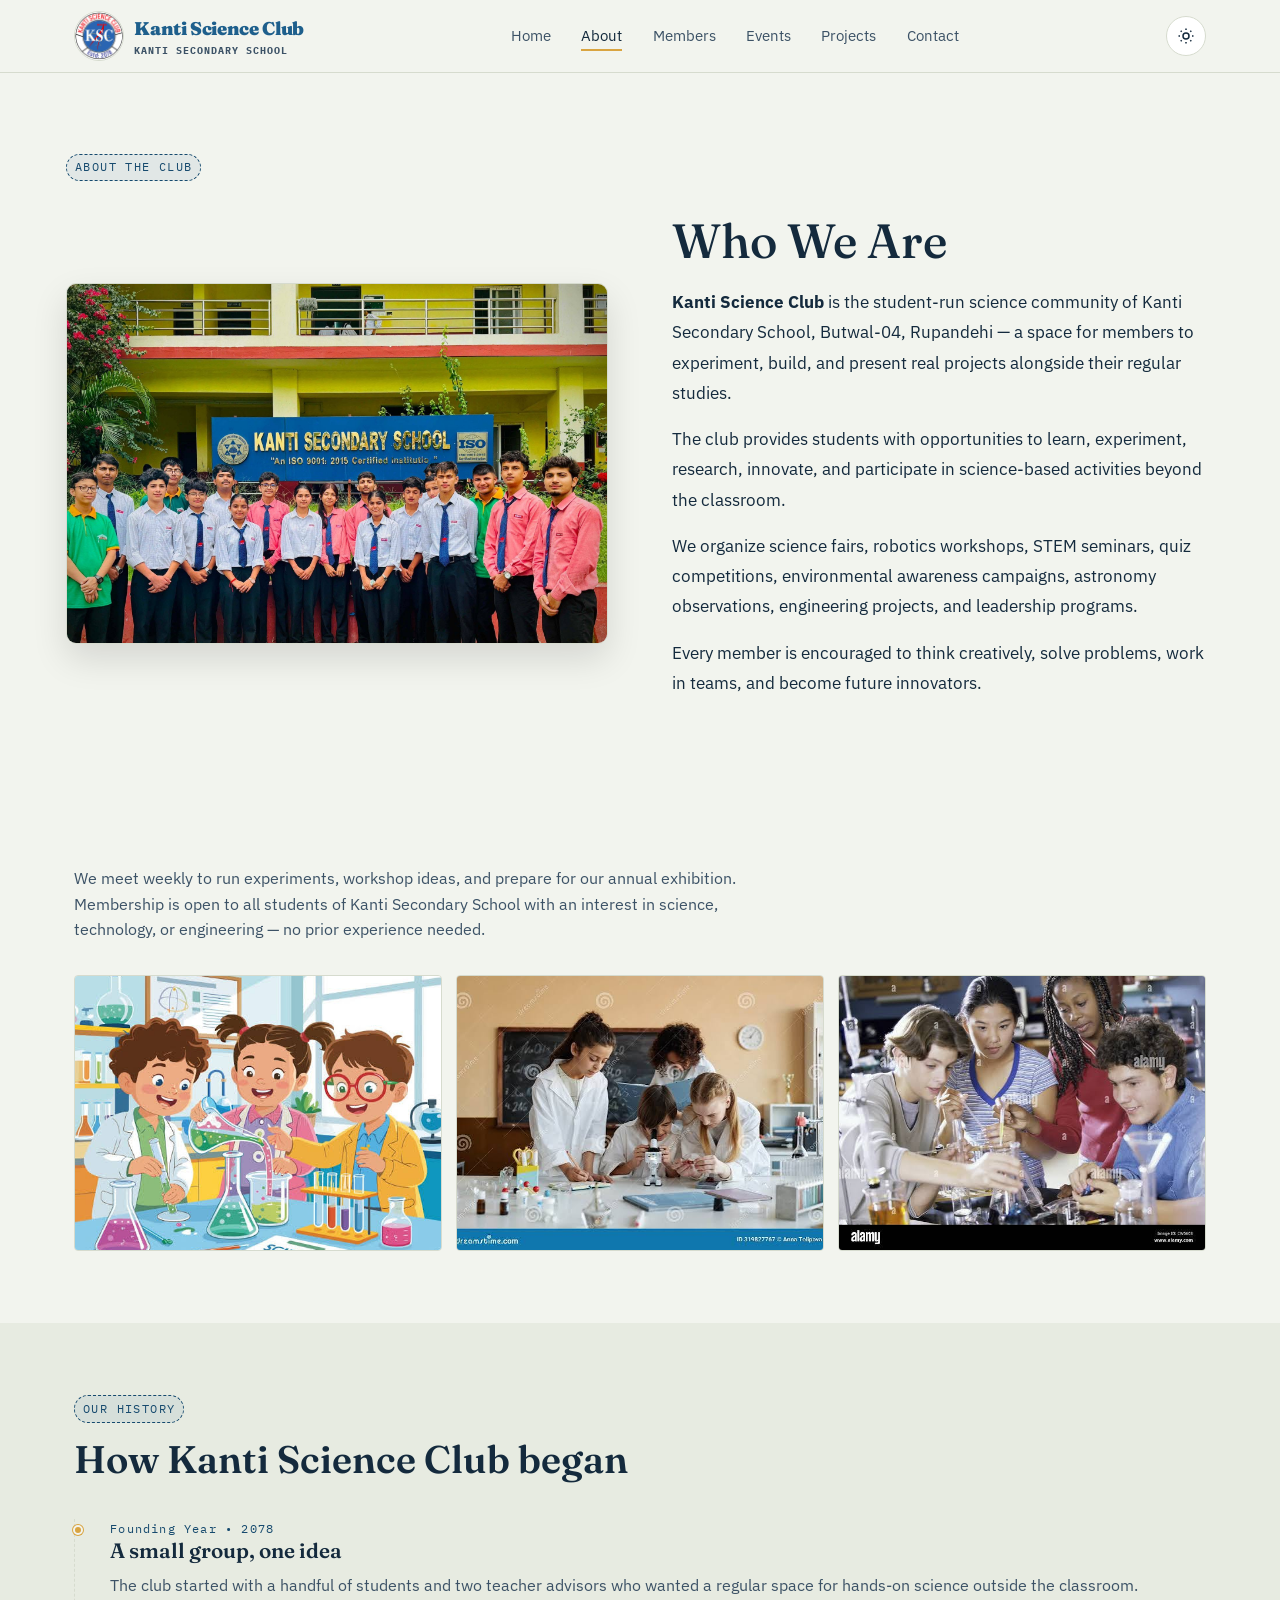
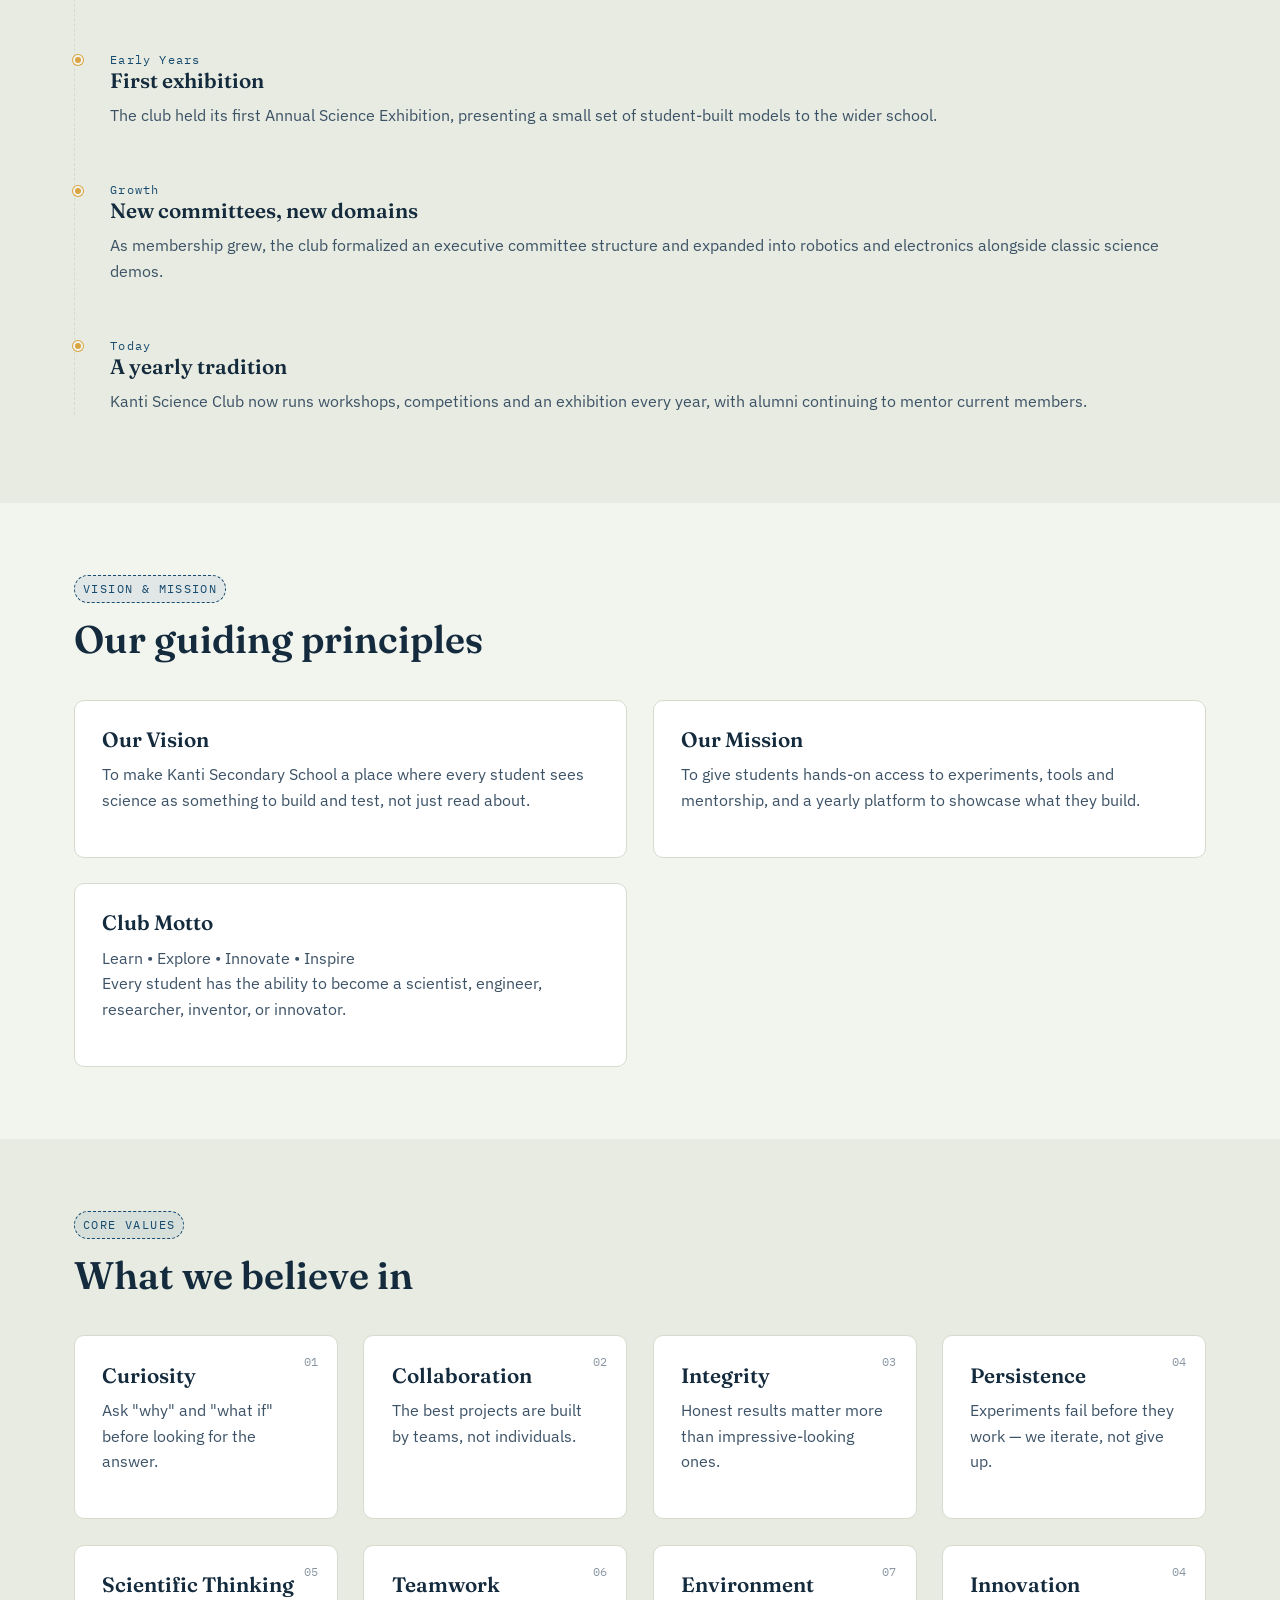
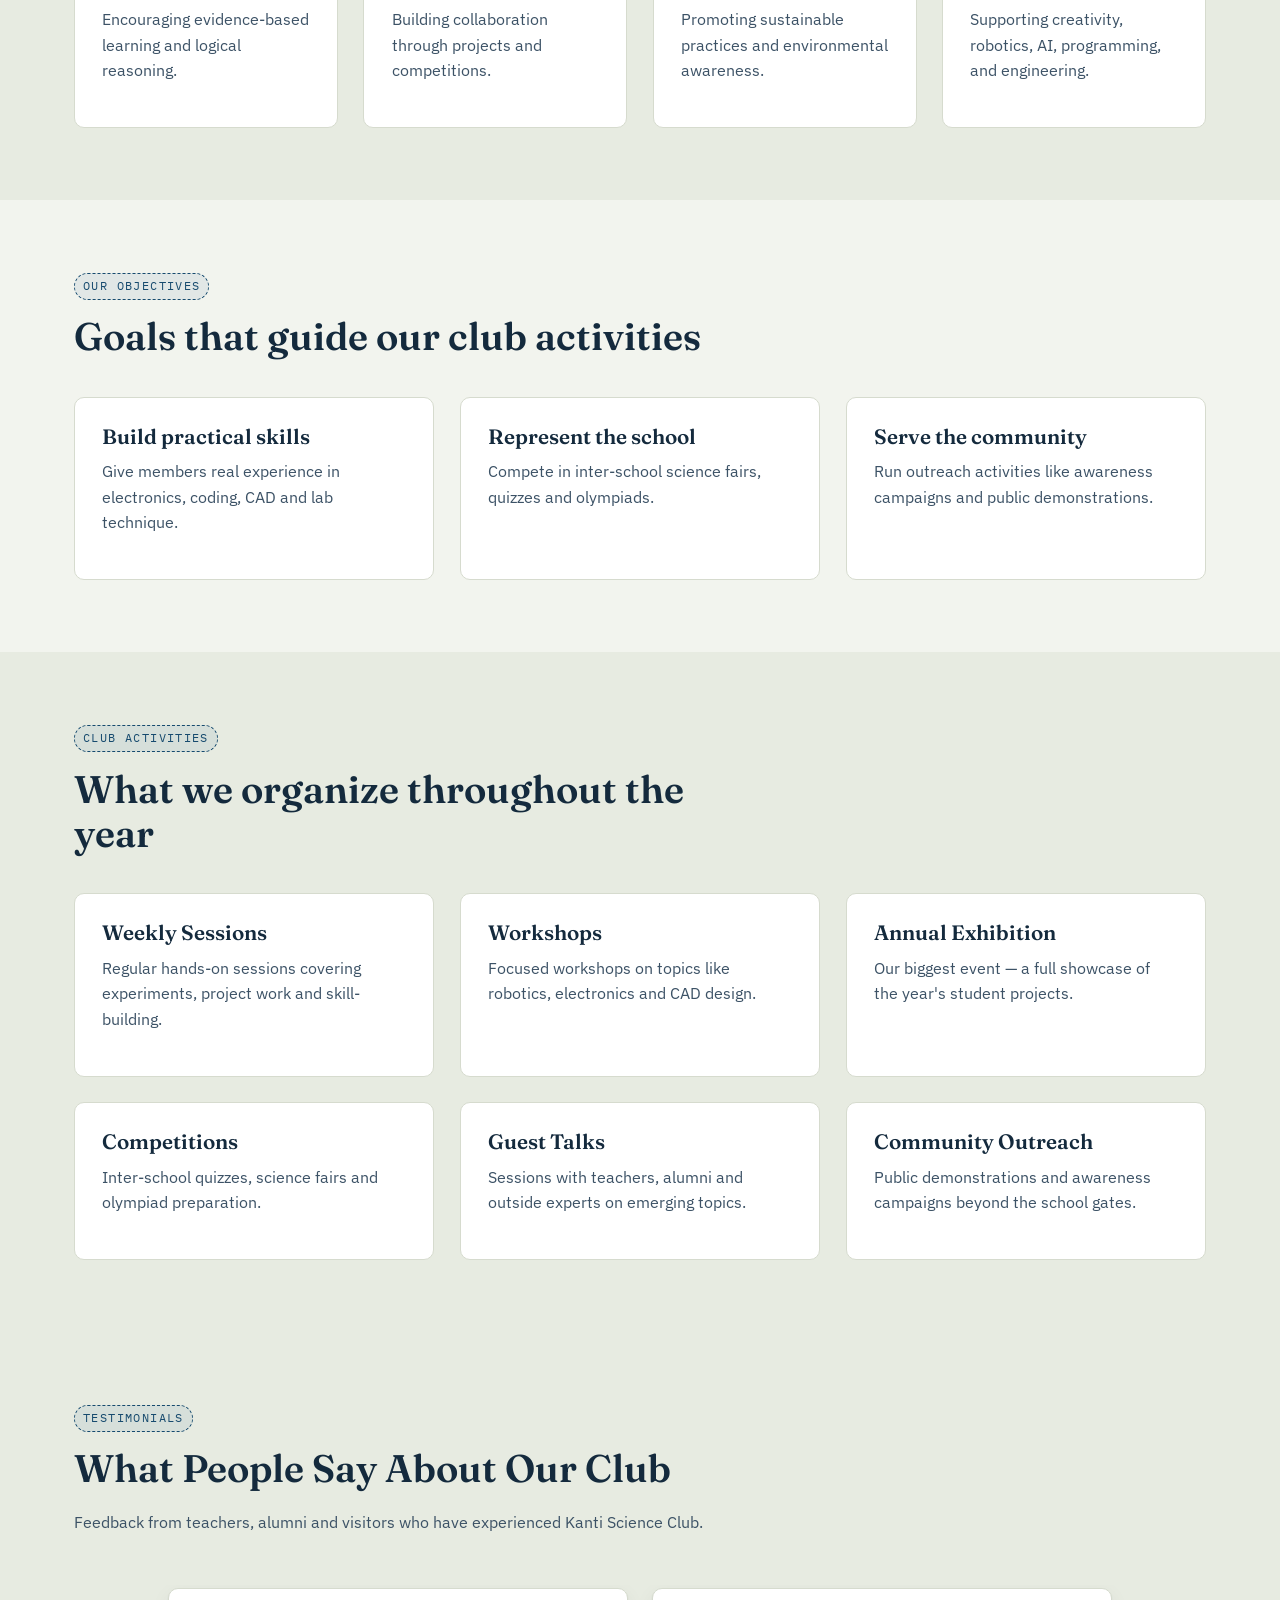
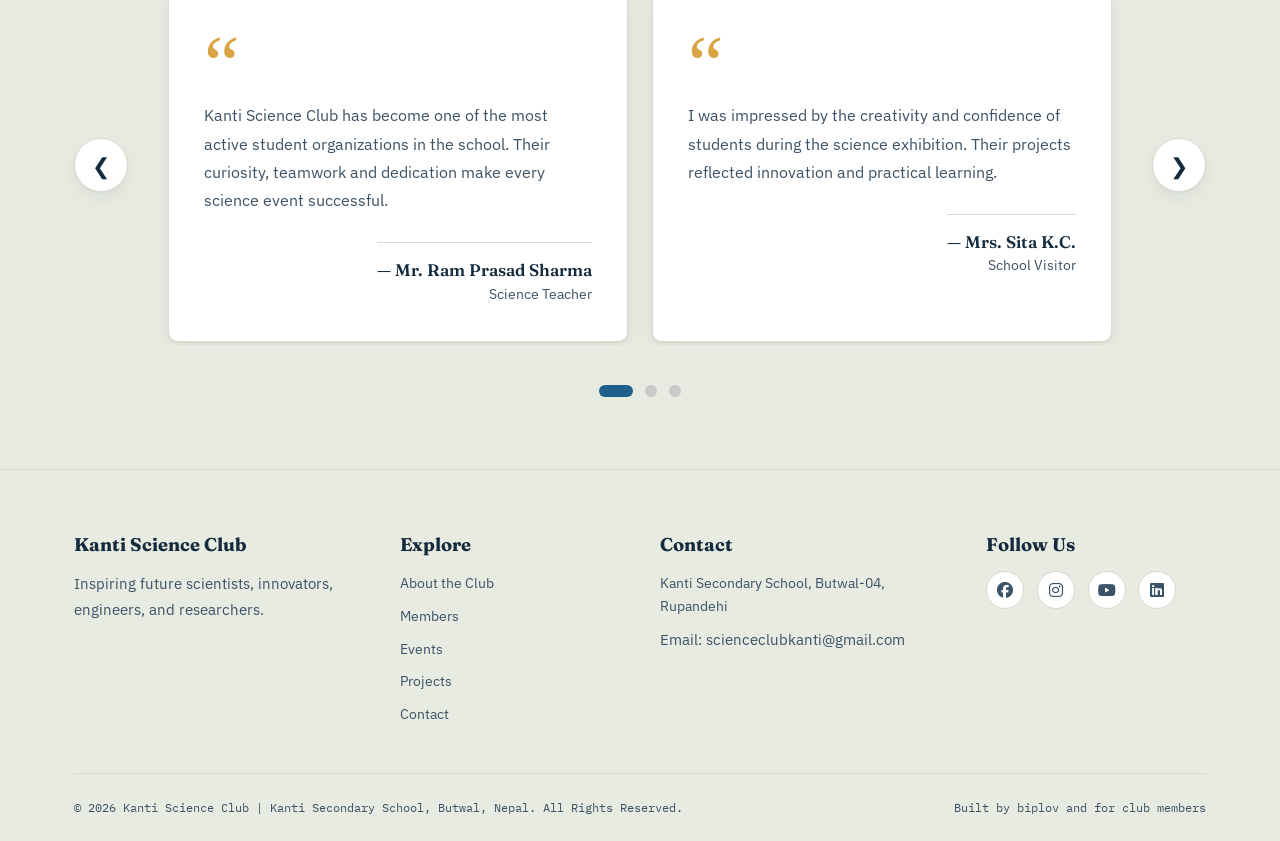
==== about/index.html @ 31d39fbc "#4: restructure pages into folders for clean URLs" ====
<!DOCTYPE html>
<html lang="en">
<head>
<meta charset="UTF-8">
<meta name="viewport" content="width=device-width, initial-scale=1.0">
<title>About — Kanti Science Club</title>
<meta name="description" content="Our history, vision, mission, core values, objectives and activities at Kanti Science Club, Kanti Secondary School.">
<link rel="preconnect" href="https://fonts.googleapis.com">
<link rel="preconnect" href="https://fonts.gstatic.com" crossorigin>
<link href="https://fonts.googleapis.com/css2?family=Fraunces:opsz,wght@9..144,400..600&family=IBM+Plex+Sans:wght@400;500;600;700&family=IBM+Plex+Mono:wght@400;500&display=swap" rel="stylesheet">
<link rel="stylesheet" href="../assets/css/style.css">
<link rel="stylesheet" href="https://cdnjs.cloudflare.com/ajax/libs/font-awesome/6.5.0/css/all.min.css">
<link rel="icon" href="../assets/images/logo.png">
</head>
<body>

<header class="site-header" id="siteHeader">
  <nav class="nav">
    <a href="../" class="brand">
      <img src="../assets/images/logo.png" alt="Kanti Science Club logo" class="brand-mark">
      <span>Kanti Science Club<small>Kanti Secondary School</small></span>
    </a>
      <ul class="nav-links">
        <li><a href="../">Home</a></li>
        <li><a href="./" aria-current="page">About</a></li>
        <li><a href="../members/">Members</a></li>
        <li><a href="../events/">Events</a></li>
        <li><a href="../projects/">Projects</a></li>
        <li><a href="../contact/">Contact</a></li>
      </ul>
    <div class="nav-actions">
      <button class="theme-toggle" id="themeToggle" aria-label="Toggle dark mode">
        <svg class="icon-sun" viewBox="0 0 24 24" fill="none" stroke="currentColor" stroke-width="2"><circle cx="12" cy="12" r="4"/><path d="M12 2v2M12 20v2M4.9 4.9l1.4 1.4M17.7 17.7l1.4 1.4M2 12h2M20 12h2M4.9 19.1l1.4-1.4M17.7 6.3l1.4-1.4"/></svg>
        <svg class="icon-moon" viewBox="0 0 24 24" fill="none" stroke="currentColor" stroke-width="2"><path d="M21 12.8A9 9 0 1111.2 3a7 7 0 009.8 9.8z"/></svg>
      </button>
      <!-- <a href="contact.html" class="btn btn-outline btn-sm">Join the Club</a> -->
    </div>
    <button class="nav-toggle" id="navToggle" aria-label="Open menu" aria-expanded="false">
      <span></span><span></span><span></span>
    </button>
  </nav>
</header>

<main>

  <!-- <div class="page-header container">
    <span class="tag">About the club</span>
    <h1>Who We Are</h1>
    <p class="lead">
      </p>Kanti Science Club is the student-run science community of Kanti Secondary School, Butwal-04, Rupandehi — a space for members to experiment, build, and present real projects alongside their regular studies.</p>

      <p>The club provides students with opportunities to learn, experiment, research, innovate, and participate in science-based activities beyond the classroom.</p>

      <p>We organize science fairs, robotics workshops, STEM seminars, quiz competitions, environmental awareness campaigns, astronomy observations, engineering projects, and leadership programs.</p>

      <p>Every member is encouraged to think creatively, solve problems, work in teams, and become future innovators.</p>
    </p>
  </div> -->
  <div class="about-intro container">
  <span class="tag">About the club</span>

  <div class="about-hero">
    <div class="about-hero-media">
      <img src="../assets/images/members/members.jpg" alt="Kanti Science Club members outside Kanti Secondary School">
    </div>
    <div class="about-hero-copy">
      <h1>Who We Are</h1>
      <p><strong>Kanti Science Club</strong> is the student-run science community of Kanti Secondary School, Butwal-04, Rupandehi — a space for members to experiment, build, and present real projects alongside their regular studies.</p>
      <p>The club provides students with opportunities to learn, experiment, research, innovate, and participate in science-based activities beyond the classroom.</p>
      <p>We organize science fairs, robotics workshops, STEM seminars, quiz competitions, environmental awareness campaigns, astronomy observations, engineering projects, and leadership programs.</p>
      <p>Every member is encouraged to think creatively, solve problems, work in teams, and become future innovators.</p>
    </div>
  </div>
</div>



  <section>
    <div class="container">
      <p style="max-width:70ch">We meet weekly to run experiments, workshop ideas, and prepare for our annual exhibition. Membership is open to all students of Kanti Secondary School with an interest in science, technology, or engineering — no prior experience needed.</p>
      <div class="about-media">
        <img src="../assets/images/gallery/about-1.png" alt="Club members working on a project" onerror="kscImgFallback(this,'Club Activity')">
        <img src="../assets/images/gallery/about-2.png" alt="Club members at the annual exhibition" onerror="kscImgFallback(this,'Exhibition')">
        <img src="../assets/images/gallery/about-3.png" alt="Club workshop session" onerror="kscImgFallback(this,'Workshop')">
      </div>
    </div>
  </section>

  <!-- HISTORY -->
  <section class="section-alt">
    <div class="container">
      <div class="section-head">
        <span class="tag">Our History</span>
        <h2>How Kanti Science Club began</h2>
      </div>
      <div class="timeline">
        <div class="timeline-item">
          <div class="yr">Founding Year • 2078</div>
          <h3>A small group, one idea</h3>
          <p>The club started with a handful of students and two teacher advisors who wanted a regular space for hands-on science outside the classroom.</p>
        </div>
        <div class="timeline-item">
          <div class="yr">Early Years</div>
          <h3>First exhibition</h3>
          <p>The club held its first Annual Science Exhibition, presenting a small set of student-built models to the wider school.</p>
        </div>
        <div class="timeline-item">
          <div class="yr">Growth</div>
          <h3>New committees, new domains</h3>
          <p>As membership grew, the club formalized an executive committee structure and expanded into robotics and electronics alongside classic science demos.</p>
        </div>
        <div class="timeline-item">
          <div class="yr">Today</div>
          <h3>A yearly tradition</h3>
          <p>Kanti Science Club now runs workshops, competitions and an exhibition every year, with alumni continuing to mentor current members.</p>
        </div>
      </div>
      <!-- <p style="margin-top:1.5rem; font-size:.85rem; color:var(--ink-soft)">Replace the placeholder milestones above with your club's real founding story and dates.</p> -->
    </div>
  </section>

  <!-- VISION & MISSION -->
  <section>
    <div class="container">
      <div class="section-head">
        <span class="tag">Vision &amp; Mission</span>
        <h2>Our guiding principles</h2>
      </div>
      <div class="grid grid-2">
        <div class="card">
          <h3>Our Vision</h3>
          <p>To make Kanti Secondary School a place where every student sees science as something to build and test, not just read about.</p>
        </div>
        <div class="card">
          <h3>Our Mission</h3>
          <p>To give students hands-on access to experiments, tools and mentorship, and a yearly platform to showcase what they build.</p>
        </div>
        <div class="card">
          <h3>Club Motto</h3>
          <p>Learn • Explore • Innovate • Inspire <br>Every student has the ability to become a scientist, engineer, researcher, inventor, or innovator.</p>
        </div>
      </div>
    </div>
  </section>

  <!-- CORE VALUES -->
  <section class="section-alt">
    <div class="container">
      <div class="section-head">
        <span class="tag">Core Values</span>
        <h2>What we believe in</h2>
      </div>
      <div class="grid grid-4 values-grid">
        <div class="card" data-index="01"><h3>Curiosity</h3><p>Ask "why" and "what if" before looking for the answer.</p></div>
        <div class="card" data-index="02"><h3>Collaboration</h3><p>The best projects are built by teams, not individuals.</p></div>
        <div class="card" data-index="03"><h3>Integrity</h3><p>Honest results matter more than impressive-looking ones.</p></div>
        <div class="card" data-index="04"><h3>Persistence</h3><p>Experiments fail before they work — we iterate, not give up.</p></div>
        <div class="card" data-index="05"><h3>Scientific Thinking</h3><p>Encouraging evidence-based learning and logical reasoning.</p></div>
        <div class="card" data-index="06"><h3>Teamwork</h3><p>Building collaboration through projects and competitions.</p></div>
        <div class="card" data-index="07"><h3>Environment</h3><p>Promoting sustainable practices and environmental awareness.</p></div>
        <div class="card" data-index="04"><h3>Innovation</h3><p>Supporting creativity, robotics, AI, programming, and engineering.</p></div>
      </div>
    </div>
  </section>

  <!-- OBJECTIVES -->
  <section>
    <div class="container">
      <div class="section-head">
        <span class="tag">Our Objectives</span>
        <h2>Goals that guide our club activities</h2>
      </div>
      <div class="grid grid-3">
        <div class="card"><h3>Build practical skills</h3><p>Give members real experience in electronics, coding, CAD and lab technique.</p></div>
        <div class="card"><h3>Represent the school</h3><p>Compete in inter-school science fairs, quizzes and olympiads.</p></div>
        <div class="card"><h3>Serve the community</h3><p>Run outreach activities like awareness campaigns and public demonstrations.</p></div>
      </div>
    </div>
  </section>

  <!-- CLUB ACTIVITIES -->
  <section class="section-alt">
    <div class="container">
      <div class="section-head">
        <span class="tag">Club Activities</span>
        <h2>What we organize throughout the year</h2>
      </div>
      <div class="grid grid-3">
        <div class="card"><h3>Weekly Sessions</h3><p>Regular hands-on sessions covering experiments, project work and skill-building.</p></div>
        <div class="card"><h3>Workshops</h3><p>Focused workshops on topics like robotics, electronics and CAD design.</p></div>
        <div class="card"><h3>Annual Exhibition</h3><p>Our biggest event — a full showcase of the year's student projects.</p></div>
        <div class="card"><h3>Competitions</h3><p>Inter-school quizzes, science fairs and olympiad preparation.</p></div>
        <div class="card"><h3>Guest Talks</h3><p>Sessions with teachers, alumni and outside experts on emerging topics.</p></div>
        <div class="card"><h3>Community Outreach</h3><p>Public demonstrations and awareness campaigns beyond the school gates.</p></div>
      </div>
    </div>
  </section>



<!-- ===================== TESTIMONIALS ===================== -->

<section class="testimonials-section">

    <div class="container">

        <div class="section-head">
            <span class="tag">Testimonials</span>
            <h2>What People Say About Our Club</h2>
            <p>
                Feedback from teachers, alumni and visitors who have experienced
                Kanti Science Club.
            </p>
        </div>

        <div class="testimonial-wrapper">

            <!-- Left Arrow -->
            <button class="testimonial-btn prev" id="prevTestimonial">
                &#10094;
            </button>

            <div class="testimonial-container">
            <!-- Slider -->
            <div class="testimonial-slider" id="testimonialSlider">

                <!-- ============ Slide 1 ============ -->

                <div class="testimonial-slide">

                    <div class="testimonial-card">

                        <div class="quote">“</div>

                        <p>
                            Kanti Science Club has become one of the most active
                            student organizations in the school. Their curiosity,
                            teamwork and dedication make every science event
                            successful.
                        </p>

                        <div class="testimonial-person">
                            <h4>— Mr. Ram Prasad Sharma</h4>
                            <span>Science Teacher</span>
                        </div>

                    </div>

                    <div class="testimonial-card">

                        <div class="quote">“</div>

                        <p>
                            I was impressed by the creativity and confidence of
                            students during the science exhibition. Their projects
                            reflected innovation and practical learning.
                        </p>

                        <div class="testimonial-person">
                            <h4>— Mrs. Sita K.C.</h4>
                            <span>School Visitor</span>
                        </div>

                    </div>

                </div>

                <!-- ============ Slide 2 ============ -->

                <div class="testimonial-slide">

                    <div class="testimonial-card">

                        <div class="quote">“</div>

                        <p>
                            This club gave me confidence to speak publicly,
                            participate in competitions and build science
                            projects with my friends.
                        </p>

                        <div class="testimonial-person">
                            <h4>— Aashish Thapa</h4>
                            <span>Club Alumnus</span>
                        </div>

                    </div>

                    <div class="testimonial-card">

                        <div class="quote">“</div>

                        <p>
                            Every workshop organized by the club motivates
                            students to explore robotics, engineering and
                            scientific thinking beyond textbooks.
                        </p>

                        <div class="testimonial-person">
                            <h4>— Mr. Hari Gautam</h4>
                            <span>Teacher Advisor</span>
                        </div>

                    </div>

                </div>

                <!-- ============ Slide 3 ============ -->

                <div class="testimonial-slide">

                    <div class="testimonial-card">

                        <div class="quote">“</div>

                        <p>
                            I learned teamwork, leadership and problem-solving
                            skills through this club. It truly helped shape my
                            academic journey.
                        </p>

                        <div class="testimonial-person">
                            <h4>— Priyanshu Nepal</h4>
                            <span>Former Member</span>
                        </div>

                    </div>

                    <div class="testimonial-card">

                        <div class="quote">“</div>

                        <p>
                            Kanti Science Club creates an inspiring environment
                            where every student is encouraged to experiment,
                            innovate and never stop asking questions.
                        </p>

                        <div class="testimonial-person">
                            <h4>— Mrs. Anju Bhandari</h4>
                            <span>Parent</span>
                        </div>

                    </div>

                </div>

            </div>
             </div>

            <!-- Right Arrow -->

            <button class="testimonial-btn next" id="nextTestimonial">
                &#10095;
            </button>

        </div>

        <!-- Dots -->

        <div class="testimonial-dots">

            <span class="dot active"></span>
            <span class="dot"></span>
            <span class="dot"></span>

        </div>

    </div>

</section>

</main>

<footer class="site-footer">
  <div class="container">
    <div class="footer-grid">
      <div>
        <h4>Kanti Science Club</h4>
        <p>Inspiring future scientists, innovators, engineers, and researchers.</p>
      </div>
      <div>
        <h4>Explore</h4>
        <ul>
          <li><a href="./">About the Club</a></li>
          <li><a href="../members/">Members</a></li>
          <li><a href="../events/">Events</a></li>
          <li><a href="../projects/">Projects</a></li>
          <li><a href="../contact/">Contact</a></li>
        </ul>
      </div>
      <div>
        <h4>Contact</h4>
        <ul>
          <li>Kanti Secondary School, Butwal-04, Rupandehi</li>
          
          <p>
              Email:
              <a href="mailto:scienceclubkanti@gmail.com">
                  scienceclubkanti@gmail.com
              </a>
          </p>

        </ul>
      </div>
      <div>
                <h3>Follow Us</h3>
                <div class="socials">
                    <a href="#"><i class="fab fa-facebook"></i></a>
                    <a href="#"><i class="fab fa-instagram"></i></a>
                    <a href="#"><i class="fab fa-youtube"></i></a>
                    <a href="#"><i class="fab fa-linkedin"></i></a>
                </div>

            </div>
    </div>
    <div class="footer-bottom">
      <span>© <span id="footerYear"></span> Kanti Science Club | Kanti Secondary School, Butwal, Nepal. All Rights Reserved.</span>
      <span>Built by <a href="https://github.com/biplovghimire" target="_blank" rel="noopener">biplov </a>and for club members</span>
    </div>
  </div>
</footer>

<script src="../assets/js/main.js"></script>
</body>
</html>
---- assets/css/style.css ----
/* ==========================================================================
   Kanti Science Club — Stylesheet
   Design language: "field notebook meets laboratory catalogue"
   Display: Fraunces | Body: IBM Plex Sans | Utility/labels: IBM Plex Mono
   ========================================================================== */

:root{
  --primary: #1e5f8c;
  --primary-dark: #164a6e;
  --ink:        #142A3D;
  --ink-soft:   #3C5266;
  --paper:      #F2F4EE;
  --paper-alt:  #E7EBE1;
  --surface:    #FFFFFF;
  --line:       #D6DBCE;
   --teal:       #1e5f8c;  /*#1B6E64 */
  --teal-deep:  #164a6e;   /*#124F48*/
  --amber:      #D9A441;
  --amber-deep: #B8842A;
  --danger:     #B4432E;


  --shadow: 0 1px 2px rgba(20,42,61,0.06), 0 6px 20px rgba(20,42,61,0.06);
  --radius: 4px;
  --radius-lg: 10px;

  --font-display: "Fraunces", "Georgia", serif;
  --font-body: "IBM Plex Sans", -apple-system, BlinkMacSystemFont, sans-serif;
  --font-mono: "IBM Plex Mono", ui-monospace, monospace;

  --maxw: 1180px;
  --nav-h: 72px;
}

html[data-theme="dark"]{
  --ink:        #EAEFEA;
  --ink-soft:   #A9B7BE;
  --paper:      #0B161F;
  --paper-alt:  #101E29;
  --surface:    #12212C;
  --line:       #23384630;
  --line:       #29404C;
  --teal:       #4FBDAE;
  --teal-deep:  #2E8F82;
  --amber:      #E7B85A;
  --amber-deep: #D9A441;
  --shadow: 0 1px 2px rgba(0,0,0,0.3), 0 8px 28px rgba(0,0,0,0.35);
}

*, *::before, *::after{ box-sizing: border-box; }
html{ scroll-behavior: smooth; }

body{
  margin:0;
  background: var(--paper);
  color: var(--ink);
  font-family: var(--font-body);
  font-size: 16px;
  line-height: 1.6;
  transition: background .25s ease, color .25s ease;
}

img{ max-width:100%; display:block; }
a{ color: inherit; text-decoration: none; }
ul{ margin:0; padding:0; list-style:none; }
button{ font-family: inherit; cursor:pointer; }

h1,h2,h3,h4{
  font-family: var(--font-display);
  color: var(--ink);
  line-height: 1.15;
  margin: 0 0 .5em;
  font-weight: 600;
}
h1{ font-size: clamp(2.2rem, 5vw, 3.6rem); font-weight: 500; }
h2{ font-size: clamp(1.7rem, 3.4vw, 2.4rem); }
h3{ font-size: 1.3rem; }
p{ margin: 0 0 1em; color: var(--ink-soft); }

.container{
  max-width: var(--maxw);
  margin-inline: auto;
  padding-inline: 24px;
}

/* Reduced motion */
@media (prefers-reduced-motion: reduce){
  html{ scroll-behavior:auto; }
  *{ animation-duration: .01ms !important; transition-duration: .01ms !important; }
}

/* focus visibility */
a:focus-visible, button:focus-visible, input:focus-visible, textarea:focus-visible{
  outline: 2px solid var(--teal);
  outline-offset: 3px;
}

/* --------------------------------------------------------------------------
   Eyebrow / specimen-tag label — signature device used across the site
   -------------------------------------------------------------------------- */
   .index-tag{
  display:inline-flex;
  align-items:center;
  gap:.5em;
  font-family: var(--font-mono);
  font-size: .72rem;
  letter-spacing: .12em;
  text-transform: uppercase;
  color: var(--teal-deep);
  border: 1px dashed var(--teal-deep);
  padding: .3em .7em;
  border-radius: 999px;
  background: color-mix(in srgb, var(--teal) 8%, transparent);
}
/* Tablet */
@media (max-width:768px){
    .index-tag{
        font-size:.72rem;
        padding:.28em .65em;
        letter-spacing:.1em;
    }
}

/* Mobile */
@media (max-width:480px){
    .index-tag{
        font-size:.72rem;
        padding:.25em .55em;
        gap:.35em;
        letter-spacing:.08em;
        margin-bottom: 20px;
    }
}

.tag{
  display:inline-flex;
  align-items:center;
  gap:.5em;
  font-family: var(--font-mono);
  font-size: .72rem;
  letter-spacing: .12em;
  text-transform: uppercase;
  color: var(--teal-deep);
  border: 1px dashed var(--teal-deep);
  padding: .3em .7em;
  border-radius: 999px;
  background: color-mix(in srgb, var(--teal) 8%, transparent);
}
html[data-theme="dark"] .tag{ color: var(--teal); border-color: var(--teal); }

.section-head{
  max-width: 640px;
  margin-bottom: 2.4rem;
}
.section-head .tag{ margin-bottom: .9rem; }

section{ padding: 4.5rem 0; }
.section-alt{ background: var(--paper-alt); }

/* --------------------------------------------------------------------------
   Navigation
   -------------------------------------------------------------------------- */
.site-header{
  position: sticky; top:0; z-index: 50;
  background: color-mix(in srgb, var(--paper) 88%, transparent);
  backdrop-filter: saturate(140%) blur(8px);
  border-bottom: 1px solid var(--line);
}
.nav{
  max-width: var(--maxw);
  margin-inline:auto;
  height: var(--nav-h);
  padding-inline: 24px;
  display:flex; align-items:center; justify-content:space-between;
  gap: 1rem;
}
.brand{ display:flex; align-items:center; gap:.65rem; font-family: var(--font-display); font-size: 1.15rem; color:var(--ink); }
.brand-mark{
  width: 50px; height: 50px;
  border-radius: 50%;
  object-fit: cover;
  flex: none;
  border: 1px solid var(--line);
}

.brand span{
  font-weight: 900;
  letter-spacing: -0.02em;
  color: var(--primary);
}

.brand small{ 
  display:block; 
  font-family: var(--font-mono); 
  font-size:.6rem; 
  letter-spacing:.1em; 
  color:var(--ink-soft); 
  text-transform:uppercase; }

.nav-links{ display:flex; gap: 1.9rem; align-items:center; }
.nav-links a{
  font-size:.95rem; color: var(--ink-soft); position:relative; padding: 6px 0;
}
.nav-links a:hover, .nav-links a[aria-current="page"]{ color: var(--ink); }
.nav-links a[aria-current="page"]::after{
  content:""; position:absolute; left:0; right:0; bottom:0; height:2px; background: var(--amber);
}

.nav-actions{ display:flex; align-items:center; gap: .6rem; }

.theme-toggle{
  width:40px; height:40px; border-radius:50%; border:1px solid var(--line);
  background: var(--surface); color: var(--ink);
  display:flex; align-items:center; justify-content:center;
  font-size:1rem;
}
.theme-toggle svg{ width:18px; height:18px; }
.icon-moon{ display:none; }
html[data-theme="dark"] .icon-sun{ display:none; }
html[data-theme="dark"] .icon-moon{ display:block; }

.nav-toggle{
  display:none; width:40px; height:40px; border-radius: 50%;
  border:1px solid var(--line); background: var(--surface);
  flex-direction:column; align-items:center; justify-content:center; gap:4px;
}
.nav-toggle span{ width:18px; height:2px; background: var(--ink); display:block; }

.btn{
  display:inline-flex; align-items:center; gap:.5em;
  padding: .75em 1.4em; border-radius: 999px;
  font-weight:600; font-size:.92rem;
  border: 1px solid transparent;
  transition: transform .15s ease, box-shadow .15s ease, background .15s ease;
}
.btn:hover{ transform: translateY(-1px); }
.btn-primary{ background: var(--teal); color:#fff; box-shadow: var(--shadow); }
.btn-primary:hover{ background: var(--teal-deep); }
.btn-outline{ border-color: var(--ink); color: var(--ink); }
.btn-outline:hover{ background: var(--ink); color: var(--paper); }
.btn-amber{ background: var(--amber); color: var(--ink); }
.btn-amber:hover{ background: var(--amber-deep); }
.btn-sm{ padding:.5em 1em; font-size:.82rem; }


/* =========================
   Page Header (This is common for Members, Events, Projects, Contact), Don't change this, if you don't know !
========================= */

.page-header{
    text-align:center;
    max-width:850px;
    margin:0 auto;
    padding:5rem 1rem 3rem;
}

.page-header .tag{
    display:inline-block;
    margin-bottom:1rem;
}

.page-header h1{
    font-size:clamp(2.4rem,5vw,4.2rem);
    line-height:1.1;
    margin-bottom:1rem;
}

.page-header .lead{
    max-width:700px;
    margin:0 auto;
    font-size:1.1rem;
    line-height:1.8;
    color:var(--text-light);
}

/* ========== for Tablet ========== */

@media (max-width:768px){

    .page-header{
        padding:4rem 1rem 2.5rem;
    }

    .page-header .lead{
        font-size:1rem;
        line-height:1.7;
    }

}

/* ========== for Mobile ========== */

@media (max-width:480px){

    .page-header{
        padding:3rem 1rem 2rem;
    }

    .page-header .tag{
        font-size:.75rem;
        padding:.35rem .8rem;
    }

    .page-header h1{
        font-size:2.2rem;
        margin-bottom:.8rem;
    }

    .page-header .lead{
        font-size:.95rem;
        line-height:1.6;
    }

}

/* --------------------------------------------------------------------------
   Hero (index)
   -------------------------------------------------------------------------- */
.hero{
  position:relative; overflow:hidden;
  padding: 5rem 0 4rem;
  border-bottom: 1px solid var(--line);
}
.hero-grid{
  display:grid; grid-template-columns: 1.1fr .9fr; gap: 3rem; align-items:center;
}
.hero-copy .tag{ margin-bottom: 1.2rem; }
.hero-copy p.lead{ font-size:1.1rem; max-width: 46ch; }
.hero-actions{ display:flex; gap:.9rem; margin-top: 1.8rem; flex-wrap:wrap; }

.hero-figure{ position:relative; aspect-ratio: 1/1; }
.orbit-svg{ width:100%; height:100%; }
.orbit-svg circle.node{ fill: var(--amber); }
.orbit-svg circle.node.alt{ fill: var(--teal); }
.orbit-svg .ring{ fill:none; stroke: var(--line); stroke-width:1; }
.orbit-svg .path{ fill:none; stroke: var(--teal); stroke-width:1.4; stroke-dasharray: 4 6; opacity:.6; }

.stat-strip{
  display:grid; grid-template-columns: repeat(4,1fr);
  border-top:1px solid var(--line); border-bottom:1px solid var(--line);
  margin-top: 3.5rem;
}
.stat{ padding: 1.6rem 1rem; text-align:center; border-left:1px solid var(--line); }
.stat:first-child{ border-left:none; }
.stat b{ display:block; font-family: var(--font-display); font-size:2rem; color:var(--teal-deep); }
html[data-theme="dark"] .stat b{ color: var(--teal); }
.stat span{ font-family: var(--font-mono); font-size:.72rem; letter-spacing:.08em; text-transform:uppercase; color: var(--ink-soft); }

/* --------------------------------------------------------------------------
   Cards: features / activities
   -------------------------------------------------------------------------- */
.grid{ display:grid; gap: 1.6rem; }
.grid-3{ grid-template-columns: repeat(3, 1fr); }
.grid-2{ grid-template-columns: repeat(2, 1fr); }
.grid-4{ grid-template-columns: repeat(4, 1fr); }

.card{
  background: var(--surface);
  border:1px solid var(--line);
  border-radius: var(--radius-lg);
  padding: 1.7rem;
}
.card .tag{ margin-bottom: .9rem; }

.feature-card .num{
  font-family: var(--font-mono); color: var(--ink-soft); font-size:.8rem; letter-spacing:.1em;
}


/* ===== STATS ===== */
.stats {
  background: var(--primary);
  padding: 60px 0;
}

.stats-grid {
  display: grid;
  grid-template-columns: repeat(4, 1fr);
  gap: 30px;
  text-align: center;
}

.stat-card i {
  font-size: 30px;
  color: var(--accent);
  margin-bottom: 12px;
}

.stat-card h2 {
  font-size: 38px;
  color: var(--white);
  font-weight: 700;
}

.stat-card p {
  color: #c9dae4;
  font-size: 14px;
  margin-top: 6px;
}


/* ===== ABOUT ===== (index) */
.about-grid {
  display: grid;
  grid-template-columns: 1fr 1fr;
  gap: 60px;
  align-items: center;
}

.about-image img {
  border-radius: var(--radius);
  box-shadow: var(--shadow);
}

.about-content h2 {
  font-size: 30px;
  font-weight: 700;
  margin-bottom: 18px;
  color: var(--dark);
}

.about-content p {
  color: var(--gray);
  margin-bottom: 16px;
  font-size: 15px;
}

.about-content .btn {
    display: inline-block;
    margin-top: 15px;
    padding: 12px 28px;
    background: var(--teal);
    color: rgb(213, 218, 215);
    font-size: 15px;
    font-weight: 600;
    border-radius: 30px;
    text-decoration: none;
    transition: 0.3s ease;
}
.about-content .btn:hover {
    transform: translateY(-3px);
    box-shadow: 0 8px 20px rgba(0,0,0,0.15);
}


/* ===== RESPONSIVE ===== */

@media(max-width: 900px){
    .about-grid {
        grid-template-columns: 1fr;
        gap: 35px;
    }
    .about-image {
        order: -1;
    }
    .about-content h2 {
        font-size: 26px;
    }
}

/* ===== PRESIDENT ===== */
.president{
    background:var(--light-bg);
    padding:5rem 0;
}

.president-grid{
    display:grid;
    grid-template-columns:.8fr 1.2fr;
    gap:4rem;
    align-items:center;
}

.president-grid img{
    width:100%;
    display:block;
    border-radius:var(--radius);
    box-shadow:var(--shadow);
    object-fit:cover;
}

.president-grid h2{
    font-size:clamp(2rem,4vw,2.8rem);
    margin-bottom:1.2rem;
    color:var(--dark);
}

.president-grid p{
    color:var(--gray);
    margin-bottom:1rem;
    font-size:1rem;
    line-height:1.8;
}

.president-grid h4{
    margin-top:1.5rem;
    color:var(--primary);
    font-size:1rem;
    font-weight:600;
}

/* ================= TABLET ================= */

@media (max-width:992px){

    .president-grid{
        grid-template-columns:1fr;
        gap:2.5rem;
        text-align:center;
    }

    .president-grid img{
        max-width:450px;
        margin:0 auto;
    }

}

/* ================= MOBILE ================= */

@media (max-width:576px){

    .president{
        padding:3rem 0;
    }

    .president-grid{
        gap:2rem;
    }

    .president-grid img{
        max-width:100%;
        border-radius:14px;
    }

    .president-grid h2{
        font-size:1.8rem;
        margin-bottom:1rem;
    }

    .president-grid p{
        font-size:.95rem;
        line-height:1.7;
    }

    .president-grid h4{
        font-size:.95rem;
    }

}


/* --------------------------------------------------------------------------
   About page — timeline, values, objectives
   -------------------------------------------------------------------------- */
/* =========================
   About Hero
========================= */

.about-intro{
    padding:5rem 1rem;
}

.about-hero{
    display:grid;
    grid-template-columns:1fr 1fr;
    gap:4rem;
    align-items:center;
    margin-top:2rem;
}

.about-hero-media img{
    width:100%;
    display:block;
    border-radius:18px;
    object-fit:cover;
    box-shadow:0 15px 35px rgba(0,0,0,.12);
}

.about-hero-copy h1{
    font-size:3rem;
    margin-bottom:1.2rem;
}

.about-hero-copy p{
    margin-bottom:1rem;
    font-size:1.05rem;
    line-height:1.8;
    color:var(--text-light);
}

/* ========== Tablet ========== */

@media (max-width:992px){

    .about-hero{
        grid-template-columns:1fr;
        gap:2.5rem;
    }

    .about-hero-media{
        order:-1;
    }

    .about-hero-copy{
        text-align:center;
    }

    .about-hero-copy p{
        max-width:700px;
        margin:0 auto 1rem;
    }

}

/* ========== Mobile ========== */

@media (max-width:576px){

    .about-intro{
        padding:3rem 1rem;
    }

    .about-hero{
        gap:2rem;
        margin-top:1.5rem;
    }

    .about-hero-media img{
        border-radius:14px;
    }

    .about-hero-copy h1{
        font-size:2rem;
        margin-bottom:1rem;
    }

    .about-hero-copy p{
        font-size:.95rem;
        line-height:1.7;
    }

    .about-intro .tag{
        font-size:.75rem;
        padding:.35rem .8rem;
    }

}

.about-hero-media img{
  width: 100%;
  height: auto;
  aspect-ratio: 3/2;
  object-fit: cover;
  border-radius: var(--radius-lg);
  border: 1px solid var(--line);
}

.about-media{
  display:grid; grid-template-columns: repeat(3,1fr); gap: .9rem; margin-top: 2rem;
}
.about-media img{ border-radius: var(--radius); aspect-ratio: 4/3; object-fit:cover; border:1px solid var(--line); }

.timeline{ position:relative; margin-top:2rem; padding-left: 2.2rem; border-left: 1px dashed var(--line); }
.timeline-item{ position:relative; padding-bottom: 2.2rem; }
.timeline-item:last-child{ padding-bottom:0; }
.timeline-item::before{
  content:""; position:absolute; left:-2.31rem; top:.35rem; width:10px; height:10px; border-radius:50%;
  background: var(--amber); border:2px solid var(--paper); box-shadow: 0 0 0 1px var(--amber);
}
.timeline-item .yr{ font-family: var(--font-mono); font-size:.75rem; letter-spacing:.1em; color: var(--teal-deep); }
html[data-theme="dark"] .timeline-item .yr{ color: var(--teal); }

.values-grid .card{ position:relative; }
.values-grid .card::before{
  content: attr(data-index);
  position:absolute; top:1rem; right:1.2rem;
  font-family: var(--font-mono); font-size:.75rem; color: var(--ink-soft); opacity:.6;
}


/* ==========================================================
   TESTIMONIALS
========================================================== */

.testimonials-section{
    background: var(--paper-alt);
}

.testimonials-section .section-head{
    max-width: 700px;
    text-align: left;
    margin-bottom: 3rem;
}

.testimonial-wrapper{
    position: relative;
    margin-top: 50px;
}

.testimonial-container{
    overflow: hidden;
    border-radius: var(--radius-lg);
}

.testimonial-slider{
    display: flex;
    transition: transform .6s ease;
}

.testimonial-slide{
    min-width: 100%;
    display: grid;
    grid-template-columns: repeat(2, minmax(0, 460px));
    justify-content: center;
    gap: 24px;
    padding: 3px;
}

.testimonial-card{
    position: relative;
    max-height: 450px;
    width: 100%;
    background: var(--surface);
    border: 1px solid var(--line);
    border-radius: var(--radius-lg);
    padding: 35px;
    box-shadow: var(--shadow);
    transition: .35s;
}

.testimonial-card:hover{
    transform: translateY(-8px);
    box-shadow:
        0 18px 40px rgba(0,0,0,.12);
}

.quote{
    font-size: 5rem;
    line-height: 1;
    color: var(--amber);
    margin-bottom: -15px;
    font-family: Georgia, serif;
}

.testimonial-card p{
    margin: 12px 0 28px;
    line-height: 1.65;
    font-size: .98rem;
    line-height: 1.8;
}

.testimonial-person{
    border-top: 1px solid var(--line);
    padding-top: 18px;
    margin-left: auto;
    width: fit-content;
    text-align: right;
}

.testimonial-person h4{
    margin: 0;
    font-size: 1.05rem;
}

.testimonial-person span{
    font-size: .9rem;
    color: var(--ink-soft);
}

/* ================= Buttons ================= */

.testimonial-btn{
    position: absolute;
    top: 50%;
    transform: translateY(-50%);
    width: 54px;
    height: 54px;
    border-radius: 50%;
    border: 1px solid var(--line);
    /* background: rgba(255,255,255,.9); */
    background:var(--surface);
    backdrop-filter: blur(10px);
    color: var(--ink);
    font-size: 22px;
    display: flex;
    align-items: center;
    justify-content: center;
    box-shadow: var(--shadow);
    z-index: 45;
    transition: .3s;
}

html[data-theme="dark"] .testimonial-btn{
    background: rgba(20,30,40,.9);
}

.testimonial-btn:hover{
    background: var(--teal);
    color: white;
    transform: translateY(-50%) scale(1.08);
}

/* arrow position  */
.prev{
    left: var(--font-mono);
}

.next{
    right: -0px;
}

/* ================= Dots ================= */

.testimonial-dots{
    display: flex;
    justify-content: center;
    gap: 12px;
    margin-top: 40px;
}

.dot{
    width: 12px;
    height: 12px;
    border-radius: 50%;
    background: #c9c9c9;
    cursor: pointer;
    transition: .3s;
}

.dot.active{
    width: 34px;
    border-radius: 30px;
    background: var(--teal);
}

/* ================= Animation ================= */

.testimonial-card{
    animation: fadeUp .6s ease;
}

@keyframes fadeUp{
    from{
        opacity:0;
        transform: translateY(30px);
    }
    to{
        opacity:1;
        transform: translateY(0);
    }
}

/* ================= Responsive ================= */

@media (max-width:900px){

    .testimonial-slide{
        grid-template-columns:1fr;
    }

    .testimonial-card{
        padding:30px;
    }
}
@media (max-width:600px){
    .testimonial-btn{
        width:46px;
        height:46px;
        font-size:18px;
    }
    .prev{
        left:5px;
    }
    .next{
        right:5px;
    }
    .testimonial-card{
        padding:25px;
    }
    .quote{
        font-size:4rem;
    }
}

/* --------------------------------------------------------------------------
   Members — specimen tag cards (signature element)
   -------------------------------------------------------------------------- */

.member-tier{ margin-bottom: 3.2rem; }
.member-tier-head{ display:flex; align-items:baseline; gap:1rem; margin-bottom:1.6rem; flex-wrap:wrap; }
.member-tier-head h2{ margin:0; }
.member-tier-head .tag{ margin:0; }

.member-grid{ display:grid; grid-template-columns: repeat(4, 1fr); gap: 1.4rem; }

.specimen-card{
  background: var(--surface);
  border: 1px solid var(--line);
  border-radius: var(--radius);
  overflow:hidden;
  position:relative;
}
.specimen-card .photo-wrap{
  aspect-ratio: 1/1; overflow:hidden; border-bottom:1px dashed var(--line); background: var(--paper-alt);
  position:relative;
}
.specimen-card .photo-wrap img{ width:100%; height:100%; object-fit:cover; }
.specimen-id{
  position:absolute; top:.6rem; left:.6rem;
  font-family: var(--font-mono); font-size:.62rem; letter-spacing:.05em;
  background: color-mix(in srgb, var(--ink) 78%, transparent);
  color:#fff; padding:.2em .5em; border-radius:3px;
}
.specimen-body{ padding: 1rem 1.1rem 1.2rem; }
.specimen-body h3{ font-size: 1.05rem; margin-bottom:.15rem; }
.specimen-position{ font-family: var(--font-mono); font-size:.72rem; letter-spacing:.06em; text-transform:uppercase; color: var(--teal-deep); }
html[data-theme="dark"] .specimen-position{ color: var(--teal); }

.specimen-contact{ 
  margin-top:.8rem; 
  display:flex; 
  flex-direction: column;
  align-items:flex-start; 
  justify-content:space-between; 
  gap:.5rem; }

  /* phone and email control both  */
.specimen-phone,
.specimen-email{
    display:flex;
    align-items:center;
    gap:10px;
    font-size:.90rem;
    color:var(--text-light);
}

.specimen-phone i,
.specimen-email i{
    width:18px;
    flex-shrink:0;
    color:var(--primary);
}

/* Tablet */
@media (max-width:768px){
    .specimen-phone,
    .specimen-email{
        font-size:.9rem;
        gap:8px;
    }
}

/* Mobile */
@media (max-width:480px){
    .specimen-phone,
    .specimen-email{
        font-size:.60rem;
        gap:6px;
        line-height:1.5;
    }

    .specimen-phone i,
    .specimen-email i{
        font-size:.9rem;
    }
}

.specimen-socials{ display:flex; gap:.5rem; }
.specimen-socials a{
  width:28px; height:28px; border-radius:50%; border:1px solid var(--line);
  display:flex; align-items:center; justify-content:center; font-size:.75rem; color: var(--ink-soft);
  transition: .25s; text-decoration: none;
}
.specimen-socials a:hover{ 
  border-color: var(--primary); 
  color: var(--primary); }
.specimen-note{ margin-top:.6rem; font-size:.85rem; color: var(--ink-soft); }

.alumni-card .photo-wrap{ aspect-ratio: 1/1; }
.alumni-card .specimen-body{ border-top: 2px solid var(--amber); }

.loading-row, .empty-row{
  font-family: var(--font-mono); font-size:.85rem; color: var(--ink-soft);
  padding: 1.2rem 0;
}

/* --------------------------------------------------------------------------
   Events
   -------------------------------------------------------------------------- */
.tabs{ display:flex; gap:.6rem; margin-bottom: 2rem; border-bottom:1px solid var(--line); }
.tab-btn{
  background:none; border:none; padding: .8rem 1.1rem; font-weight:600; color: var(--ink-soft);
  border-bottom: 2px solid transparent; margin-bottom:-1px;
}
.tab-btn.active{ color: var(--ink); border-color: var(--amber); }
.tab-panel{ display:none; }
.tab-panel.active{ display:block; }

.event-list{ display:flex; flex-direction:column; gap: 1.1rem; }
.event-card{
  display:grid; grid-template-columns: 130px 1fr; gap: 1.4rem;
  background: var(--surface); border:1px solid var(--line); border-radius: var(--radius-lg);
  padding: 1.2rem; align-items:center;
}
.event-date{
  text-align:center; font-family: var(--font-mono);
  border-right: 1px dashed var(--line); padding-right: 1.2rem;
}
.event-date .d{ font-size:1.8rem; font-family: var(--font-display); color: var(--teal-deep); display:block; line-height:1; }
html[data-theme="dark"] .event-date .d{ color: var(--teal); }
.event-date .m{ font-size:.7rem; letter-spacing:.1em; text-transform:uppercase; color: var(--ink-soft); }
.event-body h3{ margin-bottom:.3rem; }
.event-meta{ font-family: var(--font-mono); font-size:.75rem; color: var(--ink-soft); margin-bottom:.5rem; display:flex; gap:1rem; flex-wrap:wrap; }
.event-card.past{ opacity:.85; }
.event-card.past .event-date .d{ color: var(--ink-soft); }

/* --------------------------------------------------------------------------
   Projects — yearwise exhibition
   -------------------------------------------------------------------------- */
.year-block{ margin-bottom: 3.2rem; }ext install anthropic.claude-code
.year-heading{ display:flex; align-items:center; gap:1rem; margin-bottom: 1.6rem; }
.year-heading h2{ margin:0; font-size: 2rem; color: var(--teal-deep); }
html[data-theme="dark"] .year-heading h2{ color: var(--teal); }
.year-heading .rule{ flex:1; height:1px; background: var(--line); }

.project-grid{ display:grid; grid-template-columns: repeat(3, 1fr); gap: 1.5rem; }
.project-card{
  background: var(--surface); border:1px solid var(--line); border-radius: var(--radius-lg); overflow:hidden;
  display:flex; flex-direction:column;
}
.project-media{ aspect-ratio: 16/10; background: var(--paper-alt); position:relative; border-bottom:1px dashed var(--line); }
.project-media img{ width:100%; height:100%; object-fit:cover; }
.project-media .play-badge{
  position:absolute; inset:0; display:flex; align-items:center; justify-content:center;
  background: rgba(10,20,28,0.15); opacity:0; transition:opacity .2s ease;
}
.project-media:hover .play-badge{ opacity:1; }
.play-badge span{
  width:52px; height:52px; border-radius:50%; background: rgba(255,255,255,.9); color: var(--ink);
  display:flex; align-items:center; justify-content:center; font-size:1.1rem;
}
.project-id{
  position:absolute; top:.6rem; right:.6rem;
  font-family: var(--font-mono); font-size:.62rem;
  background: color-mix(in srgb, var(--ink) 78%, transparent); color:#fff; padding:.2em .5em; border-radius:3px;
}
.project-info{ padding: 1.2rem 1.3rem 1.4rem; display:flex; flex-direction:column; flex:1; }
.project-info h3{ margin-bottom:.4rem; }
.project-members{ font-family: var(--font-mono); font-size:.72rem; color: var(--ink-soft); letter-spacing:.02em; margin-bottom:.7rem; }
.project-info p{ font-size:.92rem; flex:1; }
.project-links{ display:flex; gap:.6rem; margin-top:.8rem; }

/* --------------------------------------------------------------------------
   Contact
   -------------------------------------------------------------------------- */
.contact-grid{ display:grid; grid-template-columns: 1fr 1fr; gap: 3rem; }
.contact-info-list{ display:flex; flex-direction:column; gap: 1.4rem; margin-top: 1.6rem; }
.contact-info-item{ display:flex; gap:1rem; align-items:flex-start; }
.contact-icon{
  width:42px; height:42px; border-radius:50%; background: var(--paper-alt); border:1px solid var(--line);
  display:flex; align-items:center; justify-content:center; flex:none; color: var(--teal-deep);
}
html[data-theme="dark"] .contact-icon{ color: var(--teal); }
.contact-info-item h4{ margin:0 0 .2rem; font-size:1rem; font-family: var(--font-body); font-weight:600; }
.contact-info-item p{ margin:0; font-size:.92rem; }


.form-field{ margin-bottom: 1.2rem; }
.form-field label{ display:block; font-size:.85rem; font-weight:600; margin-bottom:.4rem; }
.form-field input, .form-field textarea{
  width:100%; padding: .75em .9em; border-radius: var(--radius); border: 1px solid var(--line);
  background: var(--surface); color: var(--ink); font-family: var(--font-body); font-size:.95rem;
}
.form-field textarea{ min-height: 130px; resize: vertical; }
.form-note{ font-size:.8rem; color: var(--ink-soft); margin-top: 1rem; }

.map-embed{ border-radius: var(--radius-lg); overflow:hidden; border:1px solid var(--line); aspect-ratio: 4/3; }
.map-embed iframe{ width:100%; height:100%; border:0; }




/* --------------------------------------------------------------------------
   CTA band + footer
   -------------------------------------------------------------------------- */
   
.cta-band{
  background: var(--teal-deep); color:#fff; border-radius: var(--radius-lg);
  padding: 3rem; text-align:center; margin-top: 1rem;
}
.cta-band h2, .cta-band p{ color:#fff; }
.cta-band p{ opacity:.85; }
.cta-band .btn-primary{ background:#fff; color: var(--teal-deep); }
.cta-band .btn-primary:hover{ background: var(--amber); color: var(--ink); }
/* 
.site-footer{
  border-top: 1px solid var(--line); padding: 3rem 0 2rem; margin-top: 2rem;
  background: var(--paper-alt);
}
.footer-grid{ display:grid; grid-template-columns: 1.4fr 1fr 1fr; gap: 2rem; margin-bottom: 2rem; }
.footer-grid h4{ font-family: var(--font-body); font-size:.85rem; letter-spacing:.06em; text-transform:uppercase; color: var(--ink-soft); margin-bottom: 1rem; }
.footer-grid ul li{ margin-bottom: .6rem; }
.footer-grid ul a:hover{ color: var(--teal-deep); }
.footer-bottom{
  display:flex; justify-content:space-between; align-items:center; padding-top: 1.6rem; border-top:1px solid var(--line);
  font-size:.82rem; color: var(--ink-soft); flex-wrap:wrap; gap:.8rem;
} */

/* ==========================================================================
   Footer
   ========================================================================== */

.site-footer{
    background: var(--paper-alt);
    border-top: 1px solid var(--line);
    padding: 4rem 0 1.5rem;
}


.footer-grid{

    display:grid;
    grid-template-columns: 1.3fr 1fr 1.3fr 1fr;
    gap: 2.5rem;

}


/* Footer headings */

.site-footer h4,
.site-footer h3{

    font-family: var(--font-display);
    font-size: 1.15rem;
    font-weight: 700;
    margin-bottom: 1rem;
    color: var(--ink);

}


/* Description */

.site-footer p{

    color: var(--ink-soft);
    font-size: .95rem;
    line-height: 1.7;

}



/* Footer links */

.site-footer ul{

    display:flex;
    flex-direction:column;
    gap:.6rem;

}


.site-footer ul li{

    color: var(--ink-soft);
    font-size:.9rem;

}


.site-footer ul li a{

    color: var(--ink-soft);
    transition:.25s ease;

}


.site-footer ul li a:hover{

    color: var(--teal);
    padding-left:5px;

}



/* Contact */

.site-footer .contact p{

    margin-top:.5rem;

}



/* Social Icons */

.socials{

    display:flex;
    gap:.8rem;

}


.socials a{

    width:38px;
    height:38px;

    border-radius:50%;

    border:1px solid var(--line);

    display:flex;
    align-items:center;
    justify-content:center;

    color: var(--ink-soft);

    background: var(--surface);

    transition:.3s ease;

}


.socials a:hover{

    background: var(--teal);
    color:white;

    transform:translateY(-4px);

    border-color:var(--teal);

}



/* Footer Bottom */

.footer-bottom{

    margin-top:3rem;

    padding-top:1.5rem;

    border-top:1px solid var(--line);

    display:flex;

    justify-content:space-between;

    align-items:center;

    gap:1rem;

    font-family:var(--font-mono);

    font-size:.75rem;

    color:var(--ink-soft);

}



/* Dark mode adjustment */

html[data-theme="dark"] .site-footer{

    background:var(--paper-alt);

}


/* ==========================================================================
   Responsive Footer
   ========================================================================== */


@media(max-width:980px){

    .footer-grid{

        grid-template-columns:repeat(2,1fr);

    }

}



@media(max-width:720px){

    .footer-grid{

        grid-template-columns:1fr;

        gap:2rem;

    }


    .footer-bottom{

        flex-direction:column;

        align-items:flex-start;

    }

}

/* --------------------------------------------------------------------------
   Page header (non-home pages)
   -------------------------------------------------------------------------- */
.page-header{ padding: 3.4rem 0 2.6rem; border-bottom: 1px solid var(--line); }
.page-header .tag{ margin-bottom: 1rem; }
.page-header p.lead{ max-width: 60ch; }

/* --------------------------------------------------------------------------
   Responsive
   -------------------------------------------------------------------------- */
@media (max-width: 980px){
  .grid-4{ grid-template-columns: repeat(2,1fr); }
  .grid-3{ grid-template-columns: repeat(2,1fr); }
  .member-grid{ grid-template-columns: repeat(3, 1fr); }
  .project-grid{ grid-template-columns: repeat(2, 1fr); }
  .hero-grid{ grid-template-columns: 1fr; }
  .hero-figure{ max-width: 380px; margin-inline:auto; }
  .contact-grid{ grid-template-columns: 1fr; }
  .footer-grid{ grid-template-columns: 1fr 1fr; }
}

@media (max-width: 720px){
  .nav-links, .nav-actions .btn-outline{ display:none; }
  .nav-toggle{ display:flex; }
  .site-header.menu-open .nav-links{
    display:flex; flex-direction:column; position:absolute; top: var(--nav-h); left:0; right:0;
    background: var(--paper); border-bottom:1px solid var(--line); padding: 1.2rem 24px; gap: 1rem;
  }
  .grid-3, .grid-4, .grid-2{ grid-template-columns: 1fr; }
  .member-grid{ grid-template-columns: repeat(2, 1fr); }
  .project-grid{ grid-template-columns: 1fr; }
  .about-media{ grid-template-columns: 1fr 1fr; }
  .stat-strip{ grid-template-columns: repeat(2,1fr); }
  .stat:nth-child(3){ border-left:none; }
  .event-card{ grid-template-columns: 1fr; }
  .event-date{ border-right:none; border-bottom:1px dashed var(--line); padding-right:0; padding-bottom:.8rem; text-align:left; display:flex; gap:.5rem; align-items:baseline; }
  .footer-grid{ grid-template-columns: 1fr; }
  .cta-band{ padding: 2.2rem 1.4rem; }
}

@media (max-width: 480px){
  .member-grid{ grid-template-columns: 1fr 1fr; }
  section{ padding: 3.2rem 0; }
}
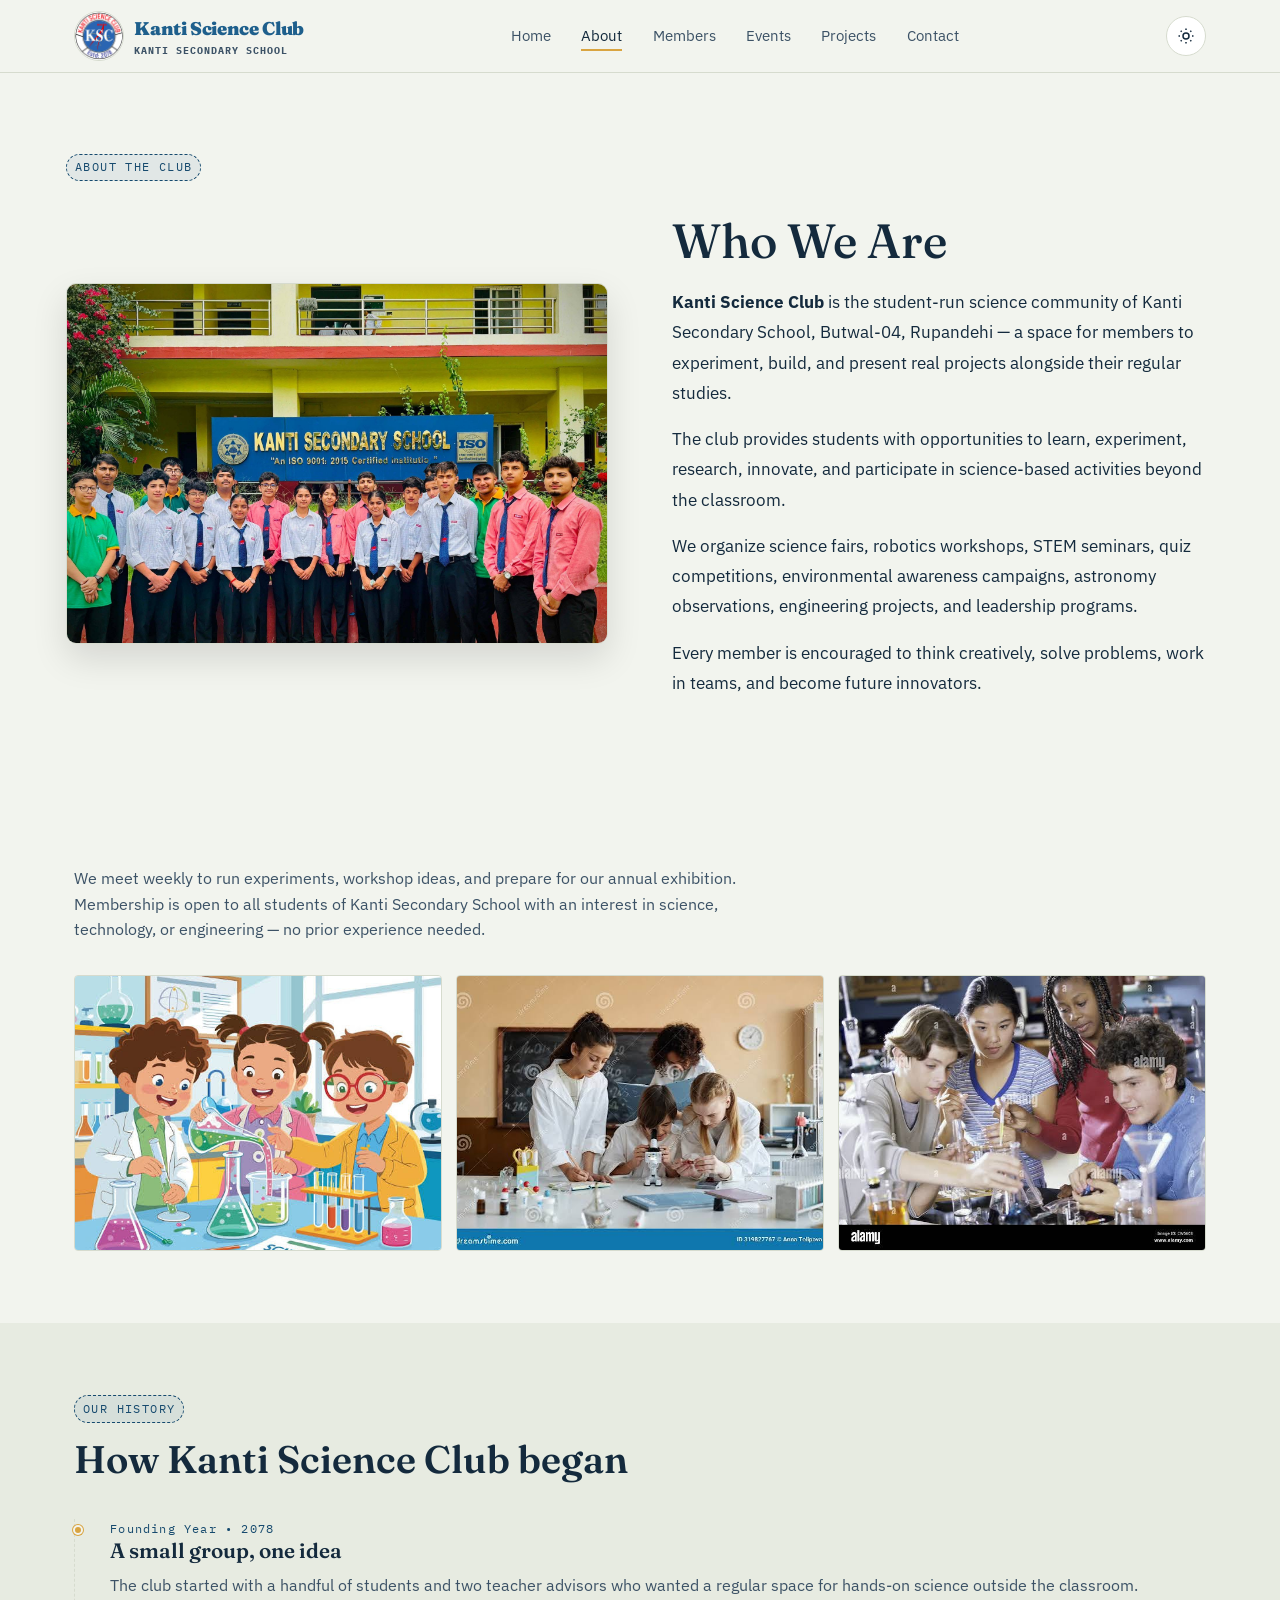
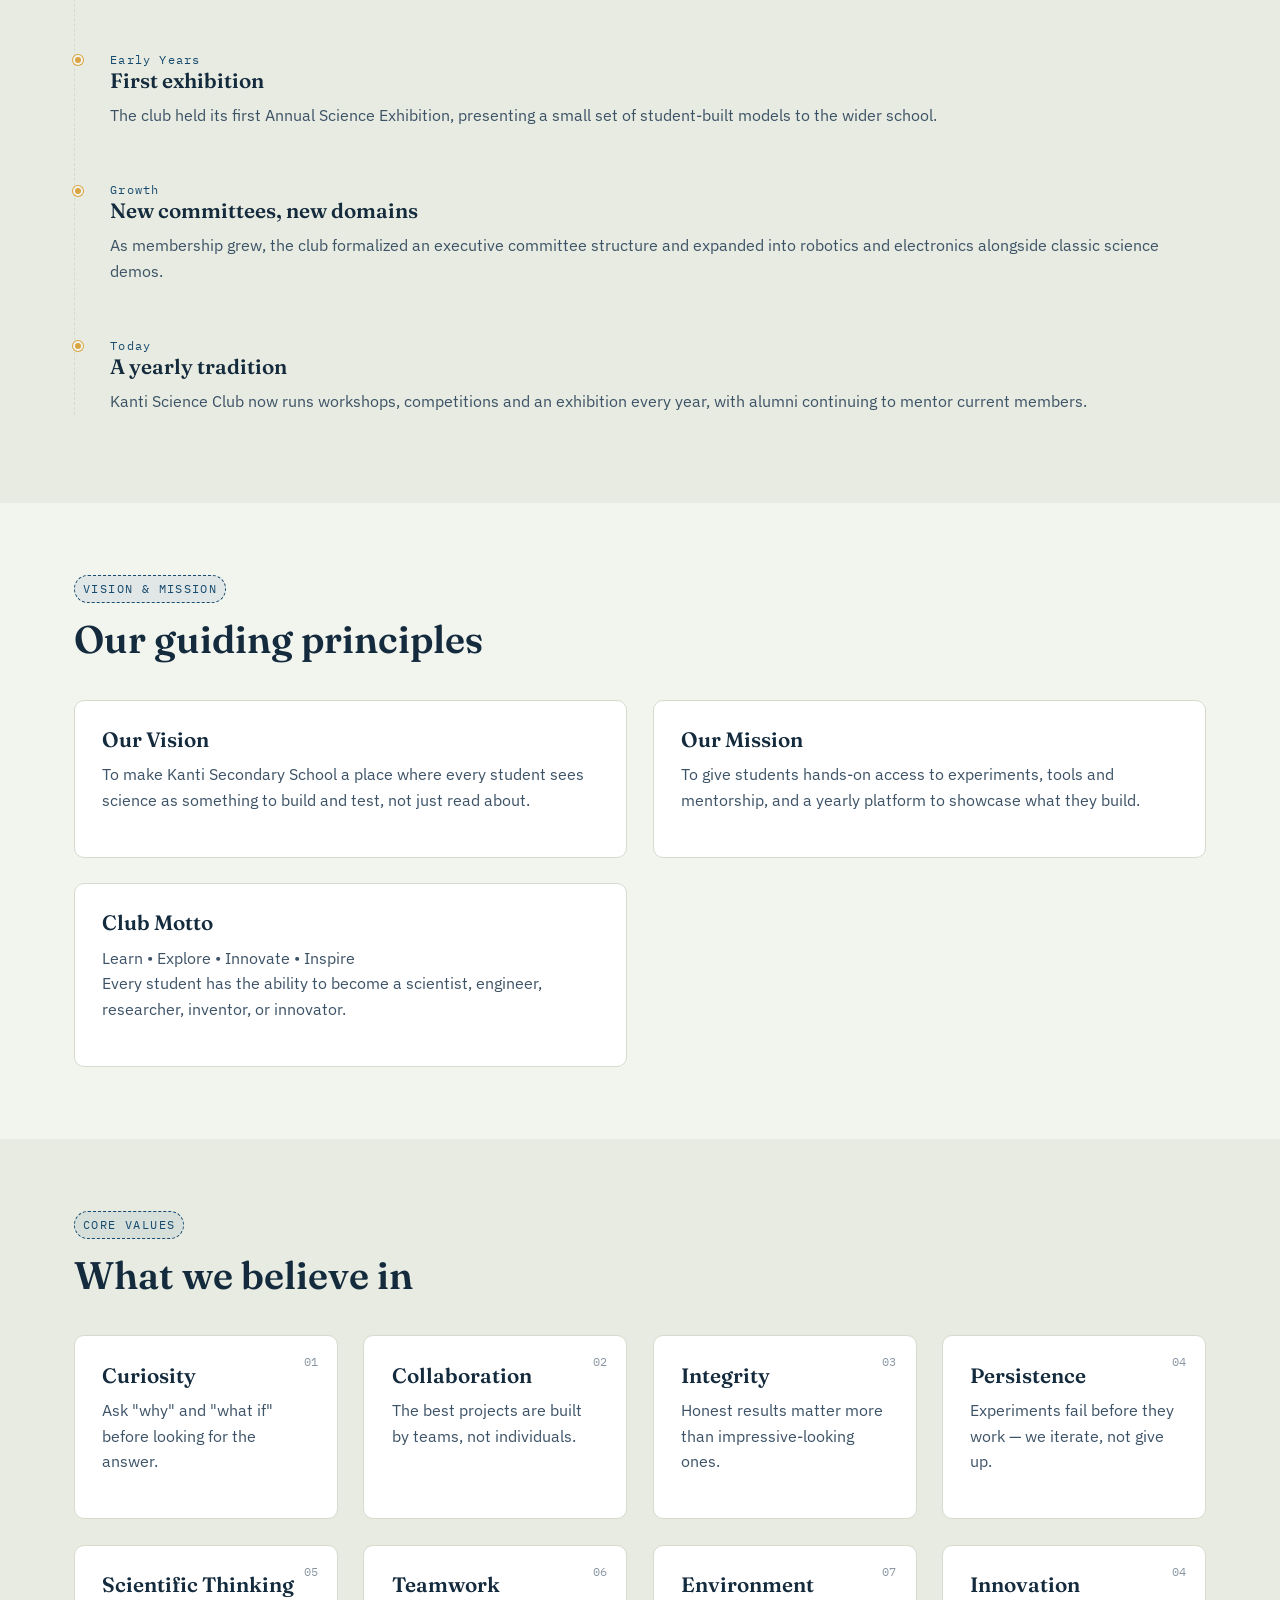
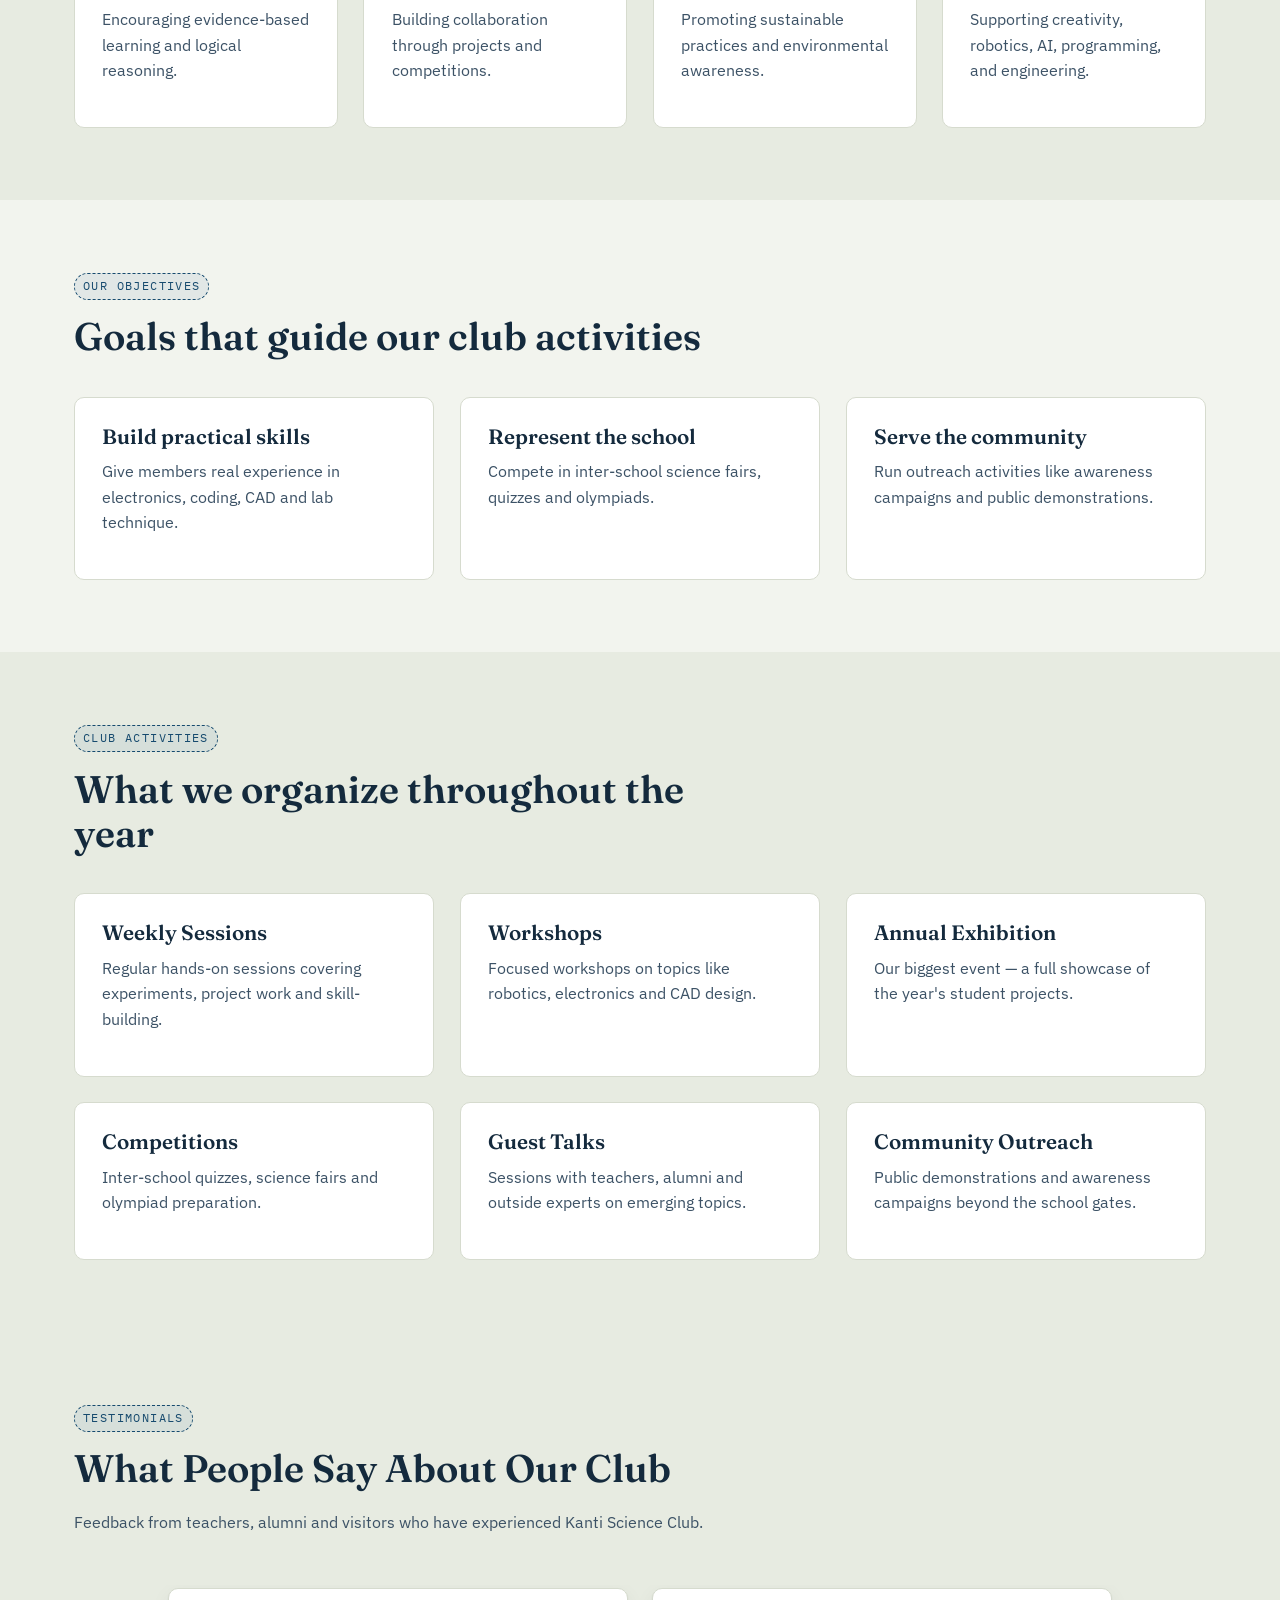
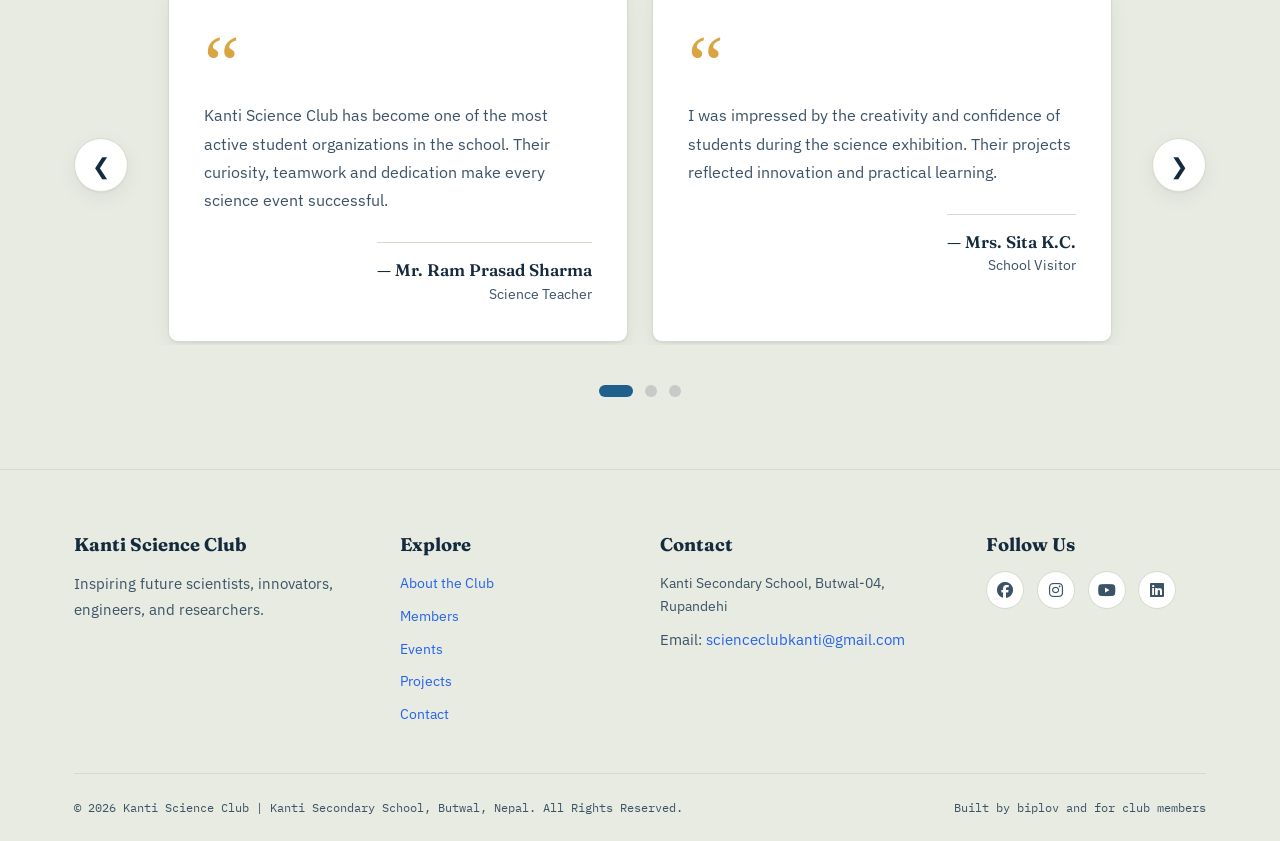
==== commit b8bd3d2f: "minor code adjust" ====
--- a/about/index.html
+++ b/about/index.html
@@ -379,7 +379,7 @@
         <h4>Kanti Science Club</h4>
         <p>Inspiring future scientists, innovators, engineers, and researchers.</p>
       </div>
-      <div>
+      <div class="explore-links">
         <h4>Explore</h4>
         <ul>
           <li><a href="./">About the Club</a></li>
--- a/assets/css/style.css
+++ b/assets/css/style.css
@@ -1187,6 +1187,37 @@
 
 }
 
+/* Explore links */
+
+.site-footer .explore-links ul li a{
+
+    color:#2563eb;
+    transition:.25s ease;
+
+}
+
+.site-footer .explore-links ul li a:hover{
+
+    color:#1d4ed8;
+    padding-left:5px;
+
+}
+
+/* Email link */
+
+.site-footer a[href^="mailto:"]{
+
+    color:#2563eb;
+
+}
+
+.site-footer a[href^="mailto:"]:hover{
+
+    color:#1d4ed8;
+    text-decoration:underline;
+
+}
+
 
 
 /* Contact */
